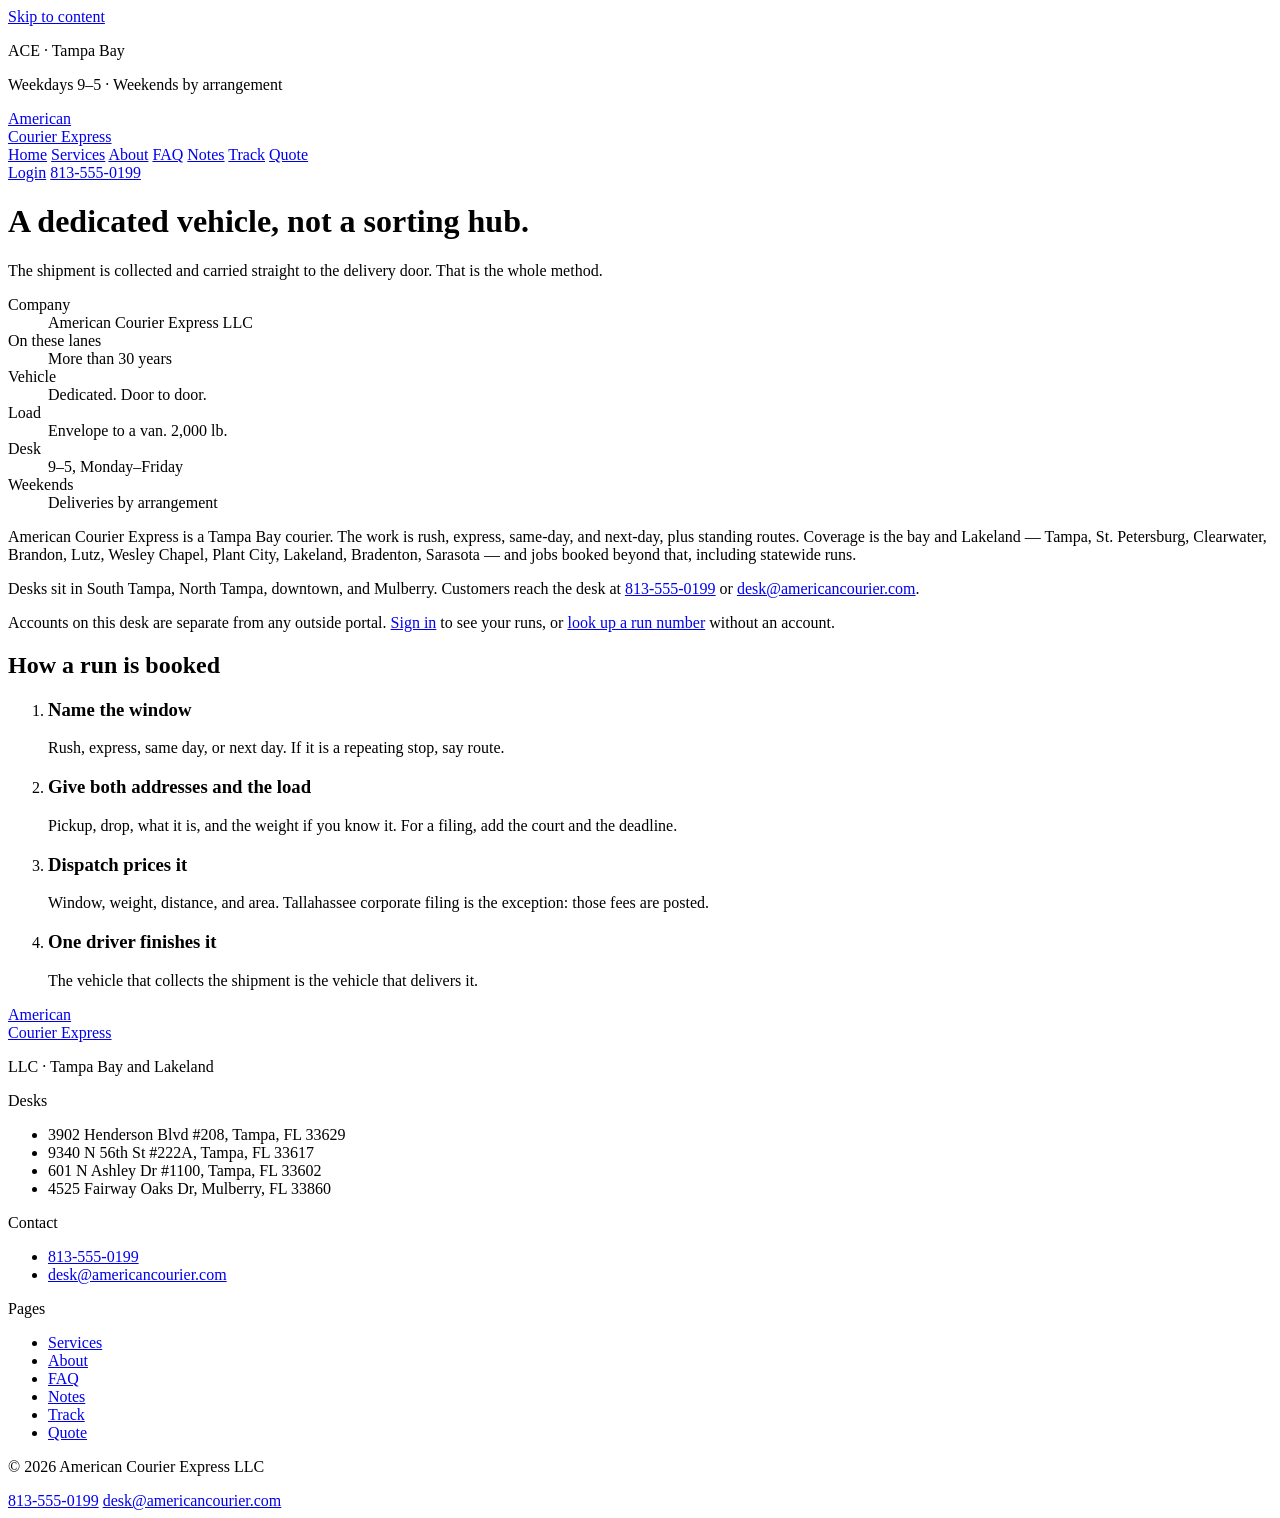
==== about.html @ 153b5940 "Add files via upload" ====
<!DOCTYPE html>
<html lang="en">
<head>
  <meta charset="utf-8">
  <meta name="viewport" content="width=device-width, initial-scale=1">
  <title>About the desk — American Courier Express</title>
  <meta name="description" content="American Courier Express LLC has run Tampa Bay courier lanes for more than 30 years. One vehicle, door to door, on a booked window.">
  <link rel="preconnect" href="https://fonts.googleapis.com">
  <link rel="preconnect" href="https://fonts.gstatic.com" crossorigin>
  <link href="https://fonts.googleapis.com/css2?family=Montserrat:wght@500;600;700&display=swap" rel="stylesheet">
  <link rel="stylesheet" href="css/site.css">
</head>
<body class="has-callbar">
  <a class="skip" href="#content">Skip to content</a>
  <header class="mast">
    <div class="wrap mast-top">
      <p>ACE · Tampa Bay</p>
      <p>Weekdays 9–5 · Weekends by arrangement</p>
    </div>
    <div class="wrap mast-main">
      <a class="wordmark" href="index.html">American<br>Courier Express</a>
      <nav class="nav" aria-label="Primary">
        <a href="index.html">Home</a>
        <a href="services.html">Services</a>
        <a href="about.html" aria-current="page">About</a>
        <a href="faq.html">FAQ</a>
        <a href="notes.html">Notes</a>
        <a href="track.html">Track</a>
        <a href="quote.html">Quote</a>
      </nav>
      <div class="mast-call">
        <a class="login" href="login.html">Login</a>
        <a class="mast-phone" href="tel:8135550199">813-555-0199</a>
      </div>
    </div>
  </header>

  <main id="content">
    <div class="wrap">
      <header class="page-intro">
        <h1>A dedicated vehicle, not a sorting hub.</h1>
        <p class="dek">The shipment is collected and carried straight to the delivery door. That is the whole method.</p>
      </header>

      <div class="about-grid">
        <aside aria-label="Operating facts">
          <dl class="facts">
            <div>
              <dt>Company</dt>
              <dd>American Courier Express LLC</dd>
            </div>
            <div>
              <dt>On these lanes</dt>
              <dd>More than 30 years</dd>
            </div>
            <div>
              <dt>Vehicle</dt>
              <dd>Dedicated. Door to door.</dd>
            </div>
            <div>
              <dt>Load</dt>
              <dd>Envelope to a van. 2,000 lb.</dd>
            </div>
            <div>
              <dt>Desk</dt>
              <dd>9–5, Monday–Friday</dd>
            </div>
            <div>
              <dt>Weekends</dt>
              <dd>Deliveries by arrangement</dd>
            </div>
          </dl>
        </aside>

        <div class="prose">
          <p>American Courier Express is a Tampa Bay courier. The work is rush, express, same-day, and next-day, plus standing routes. Coverage is the bay and Lakeland — Tampa, St. Petersburg, Clearwater, Brandon, Lutz, Wesley Chapel, Plant City, Lakeland, Bradenton, Sarasota — and jobs booked beyond that, including statewide runs.</p>
          <p>Desks sit in South Tampa, North Tampa, downtown, and Mulberry. Customers reach the desk at <a href="tel:8135550199">813-555-0199</a> or <a href="mailto:desk@americancourier.com">desk@americancourier.com</a>.</p>
          <p>Accounts on this desk are separate from any outside portal. <a href="login.html">Sign in</a> to see your runs, or <a href="track.html">look up a run number</a> without an account.</p>

          <h2>How a run is booked</h2>
          <ol class="steps">
            <li>
              <div>
                <h3>Name the window</h3>
                <p>Rush, express, same day, or next day. If it is a repeating stop, say route.</p>
              </div>
            </li>
            <li>
              <div>
                <h3>Give both addresses and the load</h3>
                <p>Pickup, drop, what it is, and the weight if you know it. For a filing, add the court and the deadline.</p>
              </div>
            </li>
            <li>
              <div>
                <h3>Dispatch prices it</h3>
                <p>Window, weight, distance, and area. Tallahassee corporate filing is the exception: those fees are posted.</p>
              </div>
            </li>
            <li>
              <div>
                <h3>One driver finishes it</h3>
                <p>The vehicle that collects the shipment is the vehicle that delivers it.</p>
              </div>
            </li>
          </ol>
        </div>
      </div>
    </div>
  </main>

  <footer class="site-foot">
    <div class="wrap foot-grid">
      <div>
        <a class="foot-brand" href="index.html">American<br>Courier Express</a>
        <p>LLC · Tampa Bay and Lakeland</p>
      </div>
      <div>
        <p class="foot-title">Desks</p>
        <ul>
          <li>3902 Henderson Blvd #208, Tampa, FL 33629</li>
          <li>9340 N 56th St #222A, Tampa, FL 33617</li>
          <li>601 N Ashley Dr #1100, Tampa, FL 33602</li>
          <li>4525 Fairway Oaks Dr, Mulberry, FL 33860</li>
        </ul>
      </div>
      <div>
        <p class="foot-title">Contact</p>
        <ul>
          <li><a href="tel:8135550199">813-555-0199</a></li>
          <li><a href="mailto:desk@americancourier.com">desk@americancourier.com</a></li>
        </ul>
      </div>
      <nav aria-label="Footer">
        <p class="foot-title">Pages</p>
        <ul>
          <li><a href="services.html">Services</a></li>
          <li><a href="about.html">About</a></li>
          <li><a href="faq.html">FAQ</a></li>
          <li><a href="notes.html">Notes</a></li>
          <li><a href="track.html">Track</a></li>
          <li><a href="quote.html">Quote</a></li>
        </ul>
      </nav>
    </div>
    <div class="wrap foot-base">
      <p>© 2026 American Courier Express LLC</p>
    </div>
  </footer>

  <div class="callbar">
    <a href="tel:8135550199">813-555-0199</a>
    <a href="mailto:desk@americancourier.com">desk@americancourier.com</a>
  </div>
  <script src="js/desk.js"></script>
</body>
</html>
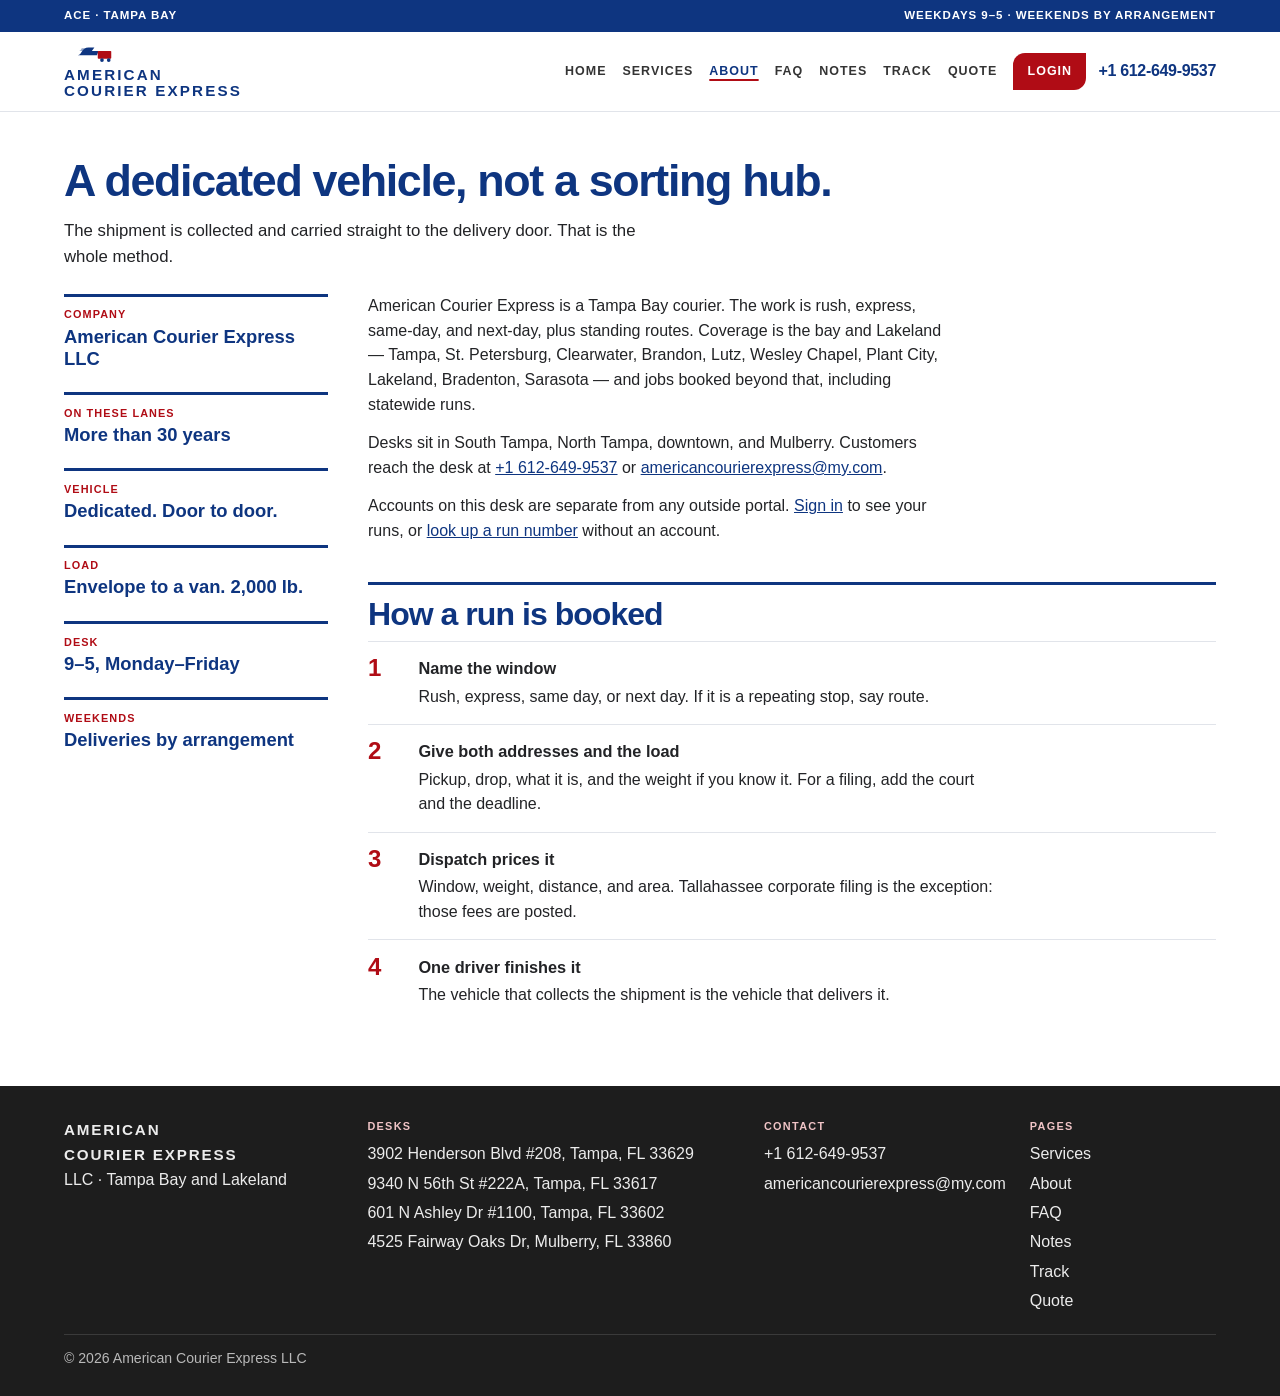
==== commit b80629c9: "Update bookings, quotes, and the desk contact details." ====
--- a/about.html
+++ b/about.html
@@ -30,7 +30,7 @@
       </nav>
       <div class="mast-call">
         <a class="login" href="login.html">Login</a>
-        <a class="mast-phone" href="tel:8135550199">813-555-0199</a>
+        <a class="mast-phone" href="tel:+16126499537">+1 612-649-9537</a>
       </div>
     </div>
   </header>
@@ -74,7 +74,7 @@
 
         <div class="prose">
           <p>American Courier Express is a Tampa Bay courier. The work is rush, express, same-day, and next-day, plus standing routes. Coverage is the bay and Lakeland — Tampa, St. Petersburg, Clearwater, Brandon, Lutz, Wesley Chapel, Plant City, Lakeland, Bradenton, Sarasota — and jobs booked beyond that, including statewide runs.</p>
-          <p>Desks sit in South Tampa, North Tampa, downtown, and Mulberry. Customers reach the desk at <a href="tel:8135550199">813-555-0199</a> or <a href="mailto:desk@americancourier.com">desk@americancourier.com</a>.</p>
+          <p>Desks sit in South Tampa, North Tampa, downtown, and Mulberry. Customers reach the desk at <a href="tel:+16126499537">+1 612-649-9537</a> or <a href="mailto:americancourierexpress@my.com">americancourierexpress@my.com</a>.</p>
           <p>Accounts on this desk are separate from any outside portal. <a href="login.html">Sign in</a> to see your runs, or <a href="track.html">look up a run number</a> without an account.</p>
 
           <h2>How a run is booked</h2>
@@ -127,8 +127,8 @@
       <div>
         <p class="foot-title">Contact</p>
         <ul>
-          <li><a href="tel:8135550199">813-555-0199</a></li>
-          <li><a href="mailto:desk@americancourier.com">desk@americancourier.com</a></li>
+          <li><a href="tel:+16126499537">+1 612-649-9537</a></li>
+          <li><a href="mailto:americancourierexpress@my.com">americancourierexpress@my.com</a></li>
         </ul>
       </div>
       <nav aria-label="Footer">
@@ -149,8 +149,8 @@
   </footer>
 
   <div class="callbar">
-    <a href="tel:8135550199">813-555-0199</a>
-    <a href="mailto:desk@americancourier.com">desk@americancourier.com</a>
+    <a href="tel:+16126499537">+1 612-649-9537</a>
+    <a href="mailto:americancourierexpress@my.com">americancourierexpress@my.com</a>
   </div>
   <script src="js/desk.js"></script>
 </body>
--- a/css/site.css
+++ b/css/site.css
@@ -0,0 +1,1169 @@
+:root {
+  --navy: #0e3580;
+  --navy-deep: #0a2862;
+  --red: #b00c15;
+  --ink: #222326;
+  --muted: #5c616b;
+  --line: #e1e4ea;
+  --paper: #f5f6f8;
+  --white: #fff;
+  --gutter: 1.25rem;
+  --sans: Montserrat, "Segoe UI", sans-serif;
+  color-scheme: light;
+}
+
+*,
+*::before,
+*::after {
+  box-sizing: border-box;
+}
+
+body {
+  margin: 0;
+  background: var(--white);
+  color: var(--ink);
+  font-family: var(--sans);
+  font-size: 1rem;
+  line-height: 1.55;
+}
+
+h1,
+h2,
+h3,
+p,
+dl,
+dd,
+figure,
+ul {
+  margin: 0;
+}
+
+h1,
+h2 {
+  text-wrap: balance;
+}
+
+p {
+  text-wrap: pretty;
+}
+
+a {
+  color: var(--navy);
+}
+
+a:hover {
+  color: var(--red);
+}
+
+:focus-visible {
+  outline: 2px solid var(--navy);
+  outline-offset: 3px;
+}
+
+.skip {
+  position: absolute;
+  left: var(--gutter);
+  top: -4rem;
+  background: var(--navy);
+  color: var(--white);
+  padding: 0.5rem 0.75rem;
+  z-index: 6;
+}
+
+.skip:focus {
+  top: 0.5rem;
+}
+
+.wrap {
+  width: min(100% - (2 * var(--gutter)), 72rem);
+  margin-inline: auto;
+}
+
+.mast {
+  position: sticky;
+  top: 0;
+  z-index: 5;
+  background: var(--white);
+  border-bottom: 1px solid var(--line);
+}
+
+.mast-top {
+  display: flex;
+  justify-content: space-between;
+  gap: 0.75rem 1.5rem;
+  flex-wrap: wrap;
+  width: 100%;
+  max-width: none;
+  background: var(--navy);
+  color: var(--white);
+  padding: 0.45rem max(var(--gutter), calc((100% - 72rem) / 2));
+  font-size: 0.72rem;
+  font-weight: 600;
+  letter-spacing: 0.08em;
+  text-transform: uppercase;
+}
+
+.mast-main {
+  display: grid;
+  grid-template-columns: 1fr auto;
+  grid-template-areas:
+    "mark call"
+    "nav nav";
+  gap: 0.75rem 1rem;
+  align-items: center;
+  padding: 0.75rem 0;
+}
+
+.wordmark {
+  grid-area: mark;
+  justify-self: start;
+  color: var(--navy);
+  text-decoration: none;
+  font-weight: 700;
+  font-size: 0.95rem;
+  line-height: 1.05;
+  letter-spacing: 0.14em;
+  text-transform: uppercase;
+}
+
+.wordmark::before {
+  content: "";
+  display: block;
+  width: 3.4rem;
+  height: 1.15rem;
+  margin-bottom: 0.28rem;
+  background: url("data:image/svg+xml,%3Csvg xmlns='http://www.w3.org/2000/svg' viewBox='0 0 64 22'%3E%3Cpath fill='%230e3580' d='M2 13h14c2 0 3-1 5-4 2-3 4-5 8-5h7l-3 4h8l-2 5H2z'/%3E%3Cpath fill='%230e3580' d='M8 8h10c1 0 2-1 3-3h6L24 8H8z' opacity='.45'/%3E%3Crect fill='%23b00c15' x='40' y='8' width='16' height='9' rx='1'/%3E%3Ccircle fill='%230e3580' cx='45' cy='18.5' r='2.2'/%3E%3Ccircle fill='%230e3580' cx='53' cy='18.5' r='2.2'/%3E%3C/svg%3E") center / contain no-repeat;
+}
+
+.wordmark:hover {
+  color: var(--navy);
+}
+
+.nav {
+  grid-area: nav;
+  display: flex;
+  flex-wrap: wrap;
+  gap: 0.35rem 1rem;
+}
+
+.nav a {
+  color: #343434;
+  text-decoration: none;
+  font-size: 0.78rem;
+  font-weight: 600;
+  letter-spacing: 0.08em;
+  text-transform: uppercase;
+}
+
+.nav a:hover,
+.nav a[aria-current="page"] {
+  color: var(--navy);
+  text-decoration: underline;
+  text-underline-offset: 0.35em;
+  text-decoration-thickness: 2px;
+  text-decoration-color: var(--red);
+}
+
+.mast-call {
+  grid-area: call;
+  display: flex;
+  align-items: center;
+  gap: 0.75rem;
+}
+
+.login,
+.button {
+  display: inline-block;
+  background: var(--red);
+  color: var(--white);
+  text-decoration: none;
+  font-weight: 700;
+  font-size: 0.78rem;
+  letter-spacing: 0.08em;
+  text-transform: uppercase;
+  line-height: 1.2;
+  padding: 0.75rem 1.05rem;
+  border: 0;
+  border-radius: 12px 0;
+  cursor: pointer;
+}
+
+.login {
+  padding: 0.7rem 0.9rem;
+}
+
+.login:hover,
+.button:hover {
+  background: #8e0910;
+  color: var(--white);
+}
+
+button.button {
+  font: inherit;
+  font-weight: 700;
+  letter-spacing: 0.08em;
+  text-transform: uppercase;
+}
+
+.mast-phone {
+  color: var(--navy);
+  font-weight: 700;
+  text-decoration: none;
+  letter-spacing: -0.02em;
+  white-space: nowrap;
+}
+
+.mast-phone:hover {
+  color: var(--red);
+}
+
+.hero {
+  background:
+    linear-gradient(100deg, rgb(14 53 128 / 0.94) 0%, rgb(14 53 128 / 0.82) 58%, rgb(10 40 98 / 0.55) 100%),
+    url("data:image/svg+xml,%3Csvg xmlns='http://www.w3.org/2000/svg' viewBox='0 0 800 500'%3E%3Crect fill='%230e3580' width='800' height='500'/%3E%3Cpath fill='%23124599' d='M520 0h280v500H430z'/%3E%3Cpath fill='%23b00c15' d='M0 470h800v30H0z'/%3E%3C/svg%3E") center / cover no-repeat;
+  color: var(--white);
+  padding: 3.2rem 0 3rem;
+}
+
+.hero-grid {
+  display: grid;
+  gap: 1.75rem;
+  align-items: end;
+}
+
+.eyebrow {
+  font-size: 0.75rem;
+  font-weight: 700;
+  letter-spacing: 0.14em;
+  text-transform: uppercase;
+  color: #f0c4c6;
+}
+
+h1 {
+  margin-top: 0.45rem;
+  font-size: clamp(2.3rem, 5vw, 3.8rem);
+  font-weight: 700;
+  line-height: 1.02;
+  letter-spacing: -0.03em;
+}
+
+.page-intro {
+  padding-top: 2.4rem;
+}
+
+.page-intro h1 {
+  color: var(--navy);
+  font-size: clamp(2rem, 4vw, 2.8rem);
+}
+
+.dek {
+  margin-top: 0.9rem;
+  max-width: 40rem;
+  font-size: 1.05rem;
+  font-weight: 500;
+}
+
+.hero .dek {
+  color: #e7ebf4;
+}
+
+.actions {
+  display: flex;
+  flex-wrap: wrap;
+  align-items: center;
+  gap: 0.85rem 1.15rem;
+  margin-top: 1.4rem;
+}
+
+.hero-or,
+.quiet {
+  color: inherit;
+  font-weight: 700;
+  text-decoration: none;
+}
+
+.hero-or span,
+.quiet {
+  font-weight: 600;
+  letter-spacing: 0.08em;
+  text-transform: uppercase;
+  font-size: 0.78rem;
+}
+
+.hero-or span {
+  margin-right: 0.45rem;
+  opacity: 0.75;
+}
+
+.hero-or:hover,
+.quiet:hover {
+  color: #ffd0d2;
+}
+
+.page-intro .quiet,
+.prose .quiet,
+.actions .quiet {
+  color: var(--navy);
+  letter-spacing: 0.06em;
+}
+
+.page-intro .quiet:hover,
+.actions .quiet:hover {
+  color: var(--red);
+}
+
+.desk {
+  background: var(--navy);
+  color: var(--white);
+  padding: 1.15rem 1.25rem 1.2rem;
+  border-radius: 12px 0;
+}
+
+.hero .desk {
+  background: rgb(255 255 255 / 0.08);
+  border: 1px solid rgb(255 255 255 / 0.22);
+}
+
+.desk a {
+  color: inherit;
+  text-decoration: none;
+}
+
+.desk a:hover {
+  text-decoration: underline;
+  text-underline-offset: 0.15em;
+  color: var(--white);
+}
+
+.desk a:focus-visible,
+.callbar a:focus-visible {
+  outline-color: var(--white);
+}
+
+.desk-kicker,
+.desk dt {
+  font-size: 0.68rem;
+  font-weight: 700;
+  letter-spacing: 0.1em;
+  text-transform: uppercase;
+  color: #f0c4c6;
+}
+
+.desk dl {
+  margin-top: 0.75rem;
+}
+
+.desk dd {
+  margin: 0.05rem 0 0.75rem;
+  font-size: clamp(1.35rem, 2.5vw, 1.7rem);
+  font-weight: 700;
+  letter-spacing: -0.03em;
+  line-height: 1;
+}
+
+.desk dd:last-child {
+  margin-bottom: 0.3rem;
+}
+
+.desk-note {
+  margin-top: 0.2rem;
+  color: #e7ebf4;
+  font-size: 0.9rem;
+  max-width: 22rem;
+}
+
+.block {
+  margin-top: 3rem;
+}
+
+.block h2,
+.sheet h2,
+.note h2,
+.prose h2,
+.windows-head h2 {
+  color: var(--navy);
+  font-size: clamp(1.55rem, 3vw, 2rem);
+  font-weight: 700;
+  letter-spacing: -0.03em;
+  line-height: 1.1;
+}
+
+.block > h2 + p,
+.sheet > h2 + p,
+.windows-head p {
+  margin-top: 0.45rem;
+  max-width: 40rem;
+  color: var(--muted);
+}
+
+.windows {
+  margin-top: 2.4rem;
+}
+
+.windows-head {
+  display: flex;
+  flex-wrap: wrap;
+  justify-content: space-between;
+  gap: 0.4rem 1.5rem;
+  align-items: baseline;
+  margin-bottom: 0.85rem;
+}
+
+.window-list {
+  list-style: none;
+  margin: 0;
+  padding: 0;
+  border-top: 3px solid var(--navy);
+}
+
+.window-list li {
+  padding: 1rem 0 1.15rem;
+}
+
+.window-list li + li {
+  border-top: 1px solid var(--line);
+}
+
+.clock {
+  display: block;
+  color: var(--navy);
+  font-weight: 700;
+  font-size: clamp(2.4rem, 5vw, 3.2rem);
+  letter-spacing: -0.04em;
+  line-height: 0.9;
+}
+
+.window-list li:first-child .clock {
+  color: var(--red);
+}
+
+.window-list h3 {
+  margin: 0.4rem 0 0.15rem;
+  font-size: 0.78rem;
+  font-weight: 700;
+  letter-spacing: 0.1em;
+  text-transform: uppercase;
+}
+
+.window-list p {
+  margin: 0;
+  max-width: 16rem;
+  color: var(--muted);
+  font-size: 0.95rem;
+}
+
+.table-wrap {
+  margin-top: 1rem;
+  overflow-x: auto;
+}
+
+table {
+  width: 100%;
+  border-collapse: collapse;
+  font-variant-numeric: tabular-nums;
+}
+
+th {
+  text-align: left;
+  font-size: 0.72rem;
+  font-weight: 700;
+  letter-spacing: 0.08em;
+  text-transform: uppercase;
+  color: var(--navy);
+  padding: 0.45rem 1rem 0.5rem 0;
+  border-bottom: 2px solid var(--navy);
+  vertical-align: bottom;
+}
+
+td {
+  padding: 0.8rem 1rem 0.8rem 0;
+  border-bottom: 1px solid var(--line);
+  vertical-align: top;
+}
+
+td:last-child,
+th:last-child {
+  padding-right: 0;
+}
+
+tbody th {
+  font-size: 0.82rem;
+  border-bottom: 1px solid var(--line);
+  padding-top: 0.85rem;
+  padding-bottom: 0.85rem;
+}
+
+.num,
+th.num {
+  text-align: right;
+  white-space: nowrap;
+  color: var(--red);
+  font-weight: 700;
+}
+
+.follow {
+  margin-top: 0.9rem;
+  max-width: 42rem;
+}
+
+.cities {
+  display: flex;
+  flex-wrap: wrap;
+  gap: 0.45rem;
+  list-style: none;
+  padding: 0;
+  margin: 1rem 0 0.8rem;
+}
+
+.cities li {
+  background: var(--navy);
+  color: var(--white);
+  font-size: 0.78rem;
+  font-weight: 700;
+  letter-spacing: 0.06em;
+  text-transform: uppercase;
+  padding: 0.4rem 0.65rem;
+  border-radius: 10px 0;
+}
+
+.desks {
+  display: grid;
+  margin-top: 1.15rem;
+}
+
+.desks article {
+  padding: 0.95rem 0;
+  border-top: 1px solid var(--line);
+}
+
+.desks h3 {
+  color: var(--navy);
+  font-size: 1.15rem;
+  font-weight: 700;
+  margin-bottom: 0.2rem;
+}
+
+.desks p {
+  color: var(--muted);
+}
+
+.lanes div {
+  display: grid;
+  gap: 0.25rem;
+  border-top: 1px solid var(--line);
+  padding: 0.95rem 0;
+}
+
+.lanes dt {
+  color: var(--navy);
+  font-size: 1.15rem;
+  font-weight: 700;
+}
+
+.lanes dd {
+  margin: 0;
+  max-width: 46rem;
+}
+
+.sheet h2,
+.prose h2,
+.note h2 {
+  margin-top: 2.4rem;
+  padding-top: 0.75rem;
+  border-top: 3px solid var(--navy);
+}
+
+.prose p + p,
+.note p + p {
+  margin-top: 0.85rem;
+}
+
+.prose p,
+.note p,
+.lanes dd,
+.faq p {
+  max-width: 65ch;
+}
+
+.steps {
+  list-style: none;
+  margin: 0.5rem 0 0;
+  padding: 0;
+  counter-reset: step;
+}
+
+.steps li {
+  display: grid;
+  grid-template-columns: 2.4rem 1fr;
+  gap: 0.75rem;
+  border-top: 1px solid var(--line);
+  padding: 0.9rem 0;
+}
+
+.steps li::before {
+  counter-increment: step;
+  content: counter(step);
+  color: var(--red);
+  font-size: 1.5rem;
+  font-weight: 700;
+  line-height: 1;
+}
+
+.steps h3 {
+  font-size: 1.02rem;
+  margin-bottom: 0.2rem;
+}
+
+.about-grid {
+  display: grid;
+  gap: 1.75rem;
+  margin-top: 1.5rem;
+}
+
+.facts div {
+  border-top: 3px solid var(--navy);
+  padding: 0.6rem 0 0.7rem;
+  margin-top: 0.7rem;
+}
+
+.facts div:first-child {
+  margin-top: 0;
+}
+
+.facts dt {
+  font-size: 0.68rem;
+  font-weight: 700;
+  letter-spacing: 0.1em;
+  text-transform: uppercase;
+  color: var(--red);
+}
+
+.facts dd {
+  margin: 0.15rem 0 0;
+  color: var(--navy);
+  font-size: 1.15rem;
+  font-weight: 700;
+  line-height: 1.2;
+}
+
+.faq {
+  margin-top: 1.35rem;
+  border-top: 3px solid var(--navy);
+}
+
+.faq details {
+  border-bottom: 1px solid var(--line);
+}
+
+.faq summary {
+  cursor: pointer;
+  font-weight: 700;
+  padding: 0.9rem 0.2rem 0.9rem 0;
+}
+
+.faq summary:hover {
+  color: var(--red);
+}
+
+.faq details p {
+  margin: 0 0 1rem;
+}
+
+.toc {
+  margin-top: 1.25rem;
+  max-width: 36rem;
+}
+
+.toc ol {
+  list-style: none;
+  margin: 0;
+  padding: 0;
+  border-top: 3px solid var(--navy);
+}
+
+.toc a {
+  display: block;
+  padding: 0.75rem 0;
+  border-bottom: 1px solid var(--line);
+  text-decoration: none;
+  font-weight: 700;
+}
+
+.toc a:hover {
+  color: var(--red);
+}
+
+.note {
+  max-width: 65ch;
+}
+
+.track-grid,
+.quote-grid {
+  display: grid;
+  gap: 1.5rem;
+  margin-top: 1.5rem;
+}
+
+.ticket {
+  margin: 0;
+  border: 1px solid var(--navy);
+  border-top: 8px solid var(--red);
+  border-radius: 12px 0;
+  padding: 0.9rem 1rem 0.35rem;
+  background: var(--paper);
+}
+
+.ticket figcaption {
+  font-size: 0.68rem;
+  font-weight: 700;
+  letter-spacing: 0.1em;
+  text-transform: uppercase;
+  color: var(--navy);
+}
+
+.ticket div {
+  display: grid;
+  grid-template-columns: 4.5rem 1fr;
+  gap: 0.5rem;
+  border-top: 1px solid var(--line);
+  padding: 0.65rem 0;
+  margin-top: 0.65rem;
+}
+
+.ticket dt {
+  font-size: 0.68rem;
+  font-weight: 700;
+  letter-spacing: 0.08em;
+  text-transform: uppercase;
+  color: var(--red);
+}
+
+.ticket dd {
+  margin: 0;
+}
+
+.form-grid {
+  display: grid;
+  gap: 1rem;
+}
+
+.field {
+  display: flex;
+  flex-direction: column;
+  gap: 0.35rem;
+}
+
+.field label {
+  font-weight: 700;
+  font-size: 0.92rem;
+}
+
+.hint {
+  font-weight: 500;
+  color: var(--muted);
+}
+
+.field input,
+.field select,
+.field textarea {
+  width: 100%;
+  font: inherit;
+  color: inherit;
+  background: var(--white);
+  border: 1px solid #c5cad3;
+  border-radius: 0;
+  padding: 0.7rem 0.75rem;
+}
+
+.field input:focus,
+.field select:focus,
+.field textarea:focus {
+  border-color: var(--navy);
+  outline: 2px solid var(--navy);
+  outline-offset: 1px;
+}
+
+.field textarea {
+  resize: vertical;
+  min-height: 4.5rem;
+}
+
+.form-actions {
+  display: flex;
+  flex-wrap: wrap;
+  align-items: center;
+  gap: 0.75rem 1rem;
+  margin-top: 0.35rem;
+}
+
+.form-note {
+  color: var(--muted);
+  font-size: 0.92rem;
+  max-width: 36rem;
+}
+
+.site-foot {
+  margin-top: 3.5rem;
+  background: #1d1d1d;
+  color: #ececec;
+  padding: 2rem 0 1.6rem;
+}
+
+.foot-grid {
+  display: grid;
+  gap: 1.35rem;
+}
+
+.foot-title {
+  color: #f0c4c6;
+  font-size: 0.68rem;
+  font-weight: 700;
+  letter-spacing: 0.12em;
+  text-transform: uppercase;
+  margin-bottom: 0.45rem;
+}
+
+.foot-brand {
+  color: var(--white);
+  font-weight: 700;
+  font-size: 0.95rem;
+  line-height: 1.05;
+  letter-spacing: 0.12em;
+  text-transform: uppercase;
+  text-decoration: none;
+}
+
+.site-foot a {
+  color: #ececec;
+  text-decoration: none;
+}
+
+.site-foot a:hover {
+  color: var(--white);
+  text-decoration: underline;
+  text-underline-offset: 0.15em;
+}
+
+.site-foot ul {
+  list-style: none;
+  margin: 0;
+  padding: 0;
+}
+
+.site-foot li + li {
+  margin-top: 0.28rem;
+}
+
+.foot-base {
+  margin-top: 1.3rem;
+  padding-top: 0.8rem;
+  border-top: 1px solid #3a3a3a;
+  color: #b9b9b9;
+  font-size: 0.88rem;
+}
+
+.callbar {
+  display: none;
+}
+
+.sheet,
+.page-intro + .about-grid {
+  background: transparent;
+}
+
+main .wrap {
+  padding-bottom: 0.5rem;
+}
+
+@media (max-width: 899px) {
+  body.has-callbar {
+    padding-bottom: 3.6rem;
+  }
+
+  .wordmark {
+    font-size: 0.78rem;
+    letter-spacing: 0.08em;
+  }
+
+  .login {
+    padding: 0.55rem 0.7rem;
+  }
+
+  .callbar {
+    display: flex;
+    position: fixed;
+    left: 0;
+    right: 0;
+    bottom: 0;
+    z-index: 4;
+    background: var(--navy);
+  }
+
+  .callbar a {
+    flex: 1 1 auto;
+    min-width: 0;
+    text-align: center;
+    color: var(--white);
+    text-decoration: none;
+    font-weight: 700;
+    font-size: 0.78rem;
+    letter-spacing: 0;
+    white-space: nowrap;
+    padding: 0.95rem 0.4rem;
+  }
+
+  .callbar a + a {
+    background: var(--red);
+  }
+
+  .callbar a:hover {
+    color: var(--white);
+  }
+}
+
+@media (max-width: 680px) {
+  body.has-callbar {
+    padding-bottom: 6.5rem;
+  }
+
+  .callbar {
+    flex-direction: column;
+  }
+
+  .callbar a {
+    font-size: 0.84rem;
+  }
+}
+
+@media (min-width: 700px) {
+  .window-list {
+    display: grid;
+    grid-template-columns: 1fr 1fr;
+  }
+
+  .window-list li + li {
+    border-top: 0;
+  }
+
+  .window-list li:nth-child(n + 3) {
+    border-top: 1px solid var(--line);
+  }
+
+  .window-list li:nth-child(even) {
+    border-left: 1px solid var(--line);
+    padding-left: 1.15rem;
+  }
+
+  .window-list li:nth-child(odd) {
+    padding-right: 1.15rem;
+  }
+
+  .lanes div {
+    grid-template-columns: 12rem 1fr;
+    gap: 1rem;
+    align-items: baseline;
+  }
+
+  .desks {
+    grid-template-columns: 1fr 1fr;
+  }
+
+  .desks article:nth-child(even) {
+    padding-left: 1.25rem;
+  }
+
+  .form-grid {
+    grid-template-columns: 1fr 1fr;
+  }
+
+  .span-2 {
+    grid-column: 1 / -1;
+  }
+
+  .foot-grid {
+    grid-template-columns: 1.2fr 1.6fr 1fr 0.8fr;
+    gap: 1.5rem;
+  }
+}
+
+@media (min-width: 900px) {
+  .hero-grid,
+  .about-grid,
+  .track-grid,
+  .quote-grid {
+    grid-template-columns: minmax(0, 1.45fr) minmax(16rem, 22rem);
+    gap: 2.5rem;
+    align-items: start;
+  }
+
+  .about-grid {
+    grid-template-columns: 16.5rem minmax(0, 1fr);
+  }
+
+  .hero .desk {
+    padding: 0.2rem 0 0.2rem 1.6rem;
+    border: 0;
+    border-left: 1px solid rgb(255 255 255 / 0.35);
+    border-radius: 0;
+    background: transparent;
+  }
+}
+
+@media (min-width: 980px) {
+  .mast-main {
+    grid-template-columns: auto 1fr auto;
+    grid-template-areas: "mark nav call";
+  }
+
+  .nav {
+    justify-content: flex-end;
+  }
+}
+
+@media (min-width: 1040px) {
+  .window-list {
+    grid-template-columns: repeat(4, 1fr);
+  }
+
+  .window-list li:nth-child(n) {
+    border-top: 0;
+    border-left: 0;
+    padding: 1.05rem 1rem 1.2rem 0;
+  }
+
+  .window-list li:nth-child(n + 2) {
+    border-left: 1px solid var(--line);
+    padding-left: 1.1rem;
+  }
+}
+
+.track-form {
+  display: flex;
+  flex-wrap: wrap;
+  align-items: flex-end;
+  gap: 0.75rem;
+  margin-top: 1.4rem;
+  max-width: 36rem;
+}
+
+.track-form .field {
+  flex: 1 1 14rem;
+}
+
+.auth-grid {
+  display: grid;
+  gap: 2rem;
+  margin-top: 1.5rem;
+}
+
+.auth-grid h2 {
+  color: var(--navy);
+  font-size: 1.25rem;
+  margin-bottom: 0.8rem;
+}
+
+.auth-grid form {
+  display: grid;
+  gap: 0.9rem;
+  align-content: start;
+}
+
+.form-error {
+  color: var(--red);
+  font-weight: 700;
+}
+
+.run-id {
+  color: var(--navy);
+  font-size: 1.6rem;
+  font-weight: 700;
+  letter-spacing: -0.03em;
+}
+
+.status {
+  display: flex;
+  gap: 0.6rem;
+  list-style: none;
+  padding: 0.8rem 0 0.2rem;
+  margin: 0 0 0.4rem;
+}
+
+.status li {
+  flex: 1;
+  border-top: 3px solid var(--line);
+  padding-top: 0.35rem;
+  font-size: 0.68rem;
+  font-weight: 700;
+  letter-spacing: 0.06em;
+  text-transform: uppercase;
+  color: var(--muted);
+}
+
+.status li.done {
+  border-color: var(--navy);
+  color: var(--navy);
+}
+
+.status li.now {
+  border-color: var(--red);
+  color: var(--red);
+}
+
+.ticket dl {
+  margin-top: 0.4rem;
+}
+
+.ticket strong {
+  color: var(--navy);
+}
+
+.run-list {
+  list-style: none;
+  padding: 0;
+  margin: 0.8rem 0 1.2rem;
+  max-width: 36rem;
+}
+
+.run-list li {
+  border-top: 1px solid var(--line);
+  padding: 0.75rem 0;
+  font-weight: 600;
+}
+
+#account-root h2 {
+  margin-top: 1.6rem;
+}
+
+#quote-result {
+  margin-top: 1rem;
+}
+
+@media (min-width: 800px) {
+  .auth-grid {
+    grid-template-columns: 1fr 1fr;
+    gap: 3rem;
+  }
+}
+
+@media print {
+  .callbar,
+  .skip,
+  .nav,
+  .login,
+  .mast-top {
+    display: none !important;
+  }
+
+  .hero,
+  .desk,
+  .site-foot,
+  .button {
+    background: #fff;
+    color: #000;
+  }
+
+  a {
+    color: #000;
+    text-decoration: none;
+  }
+}
